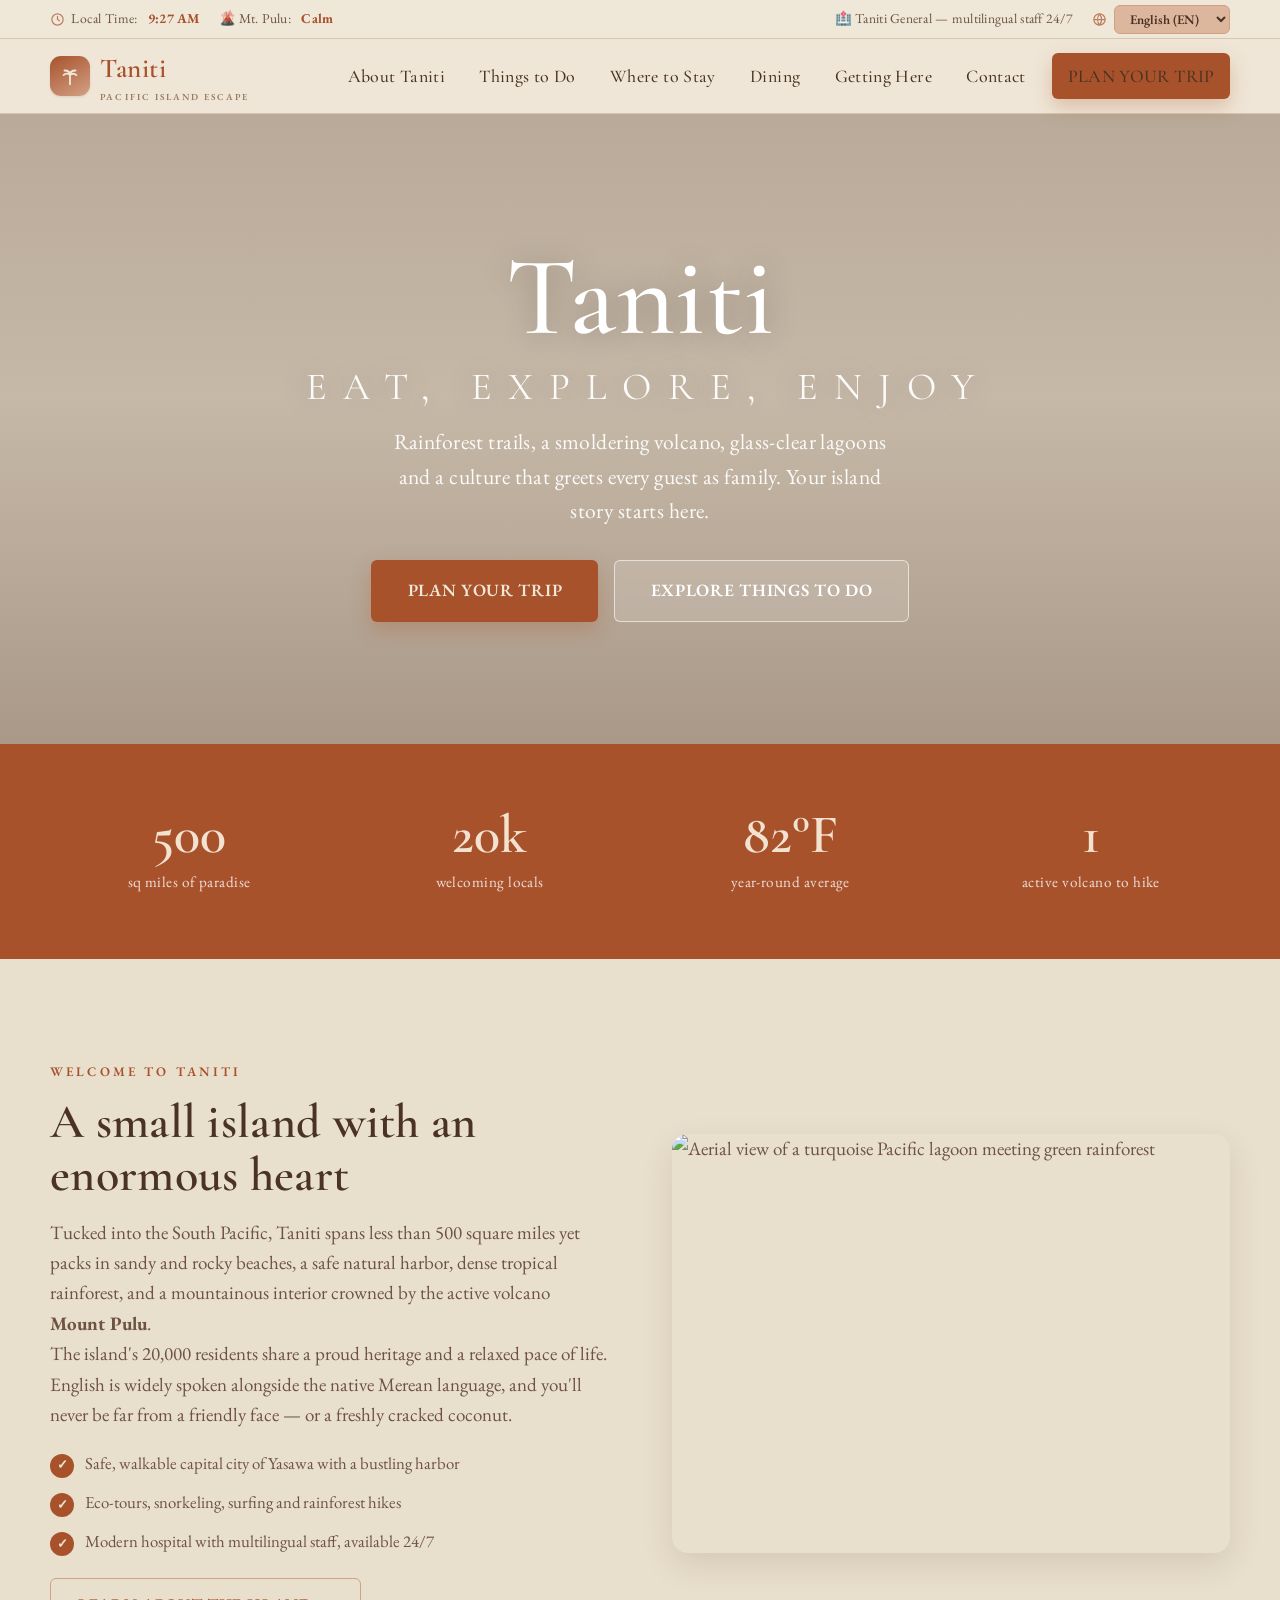
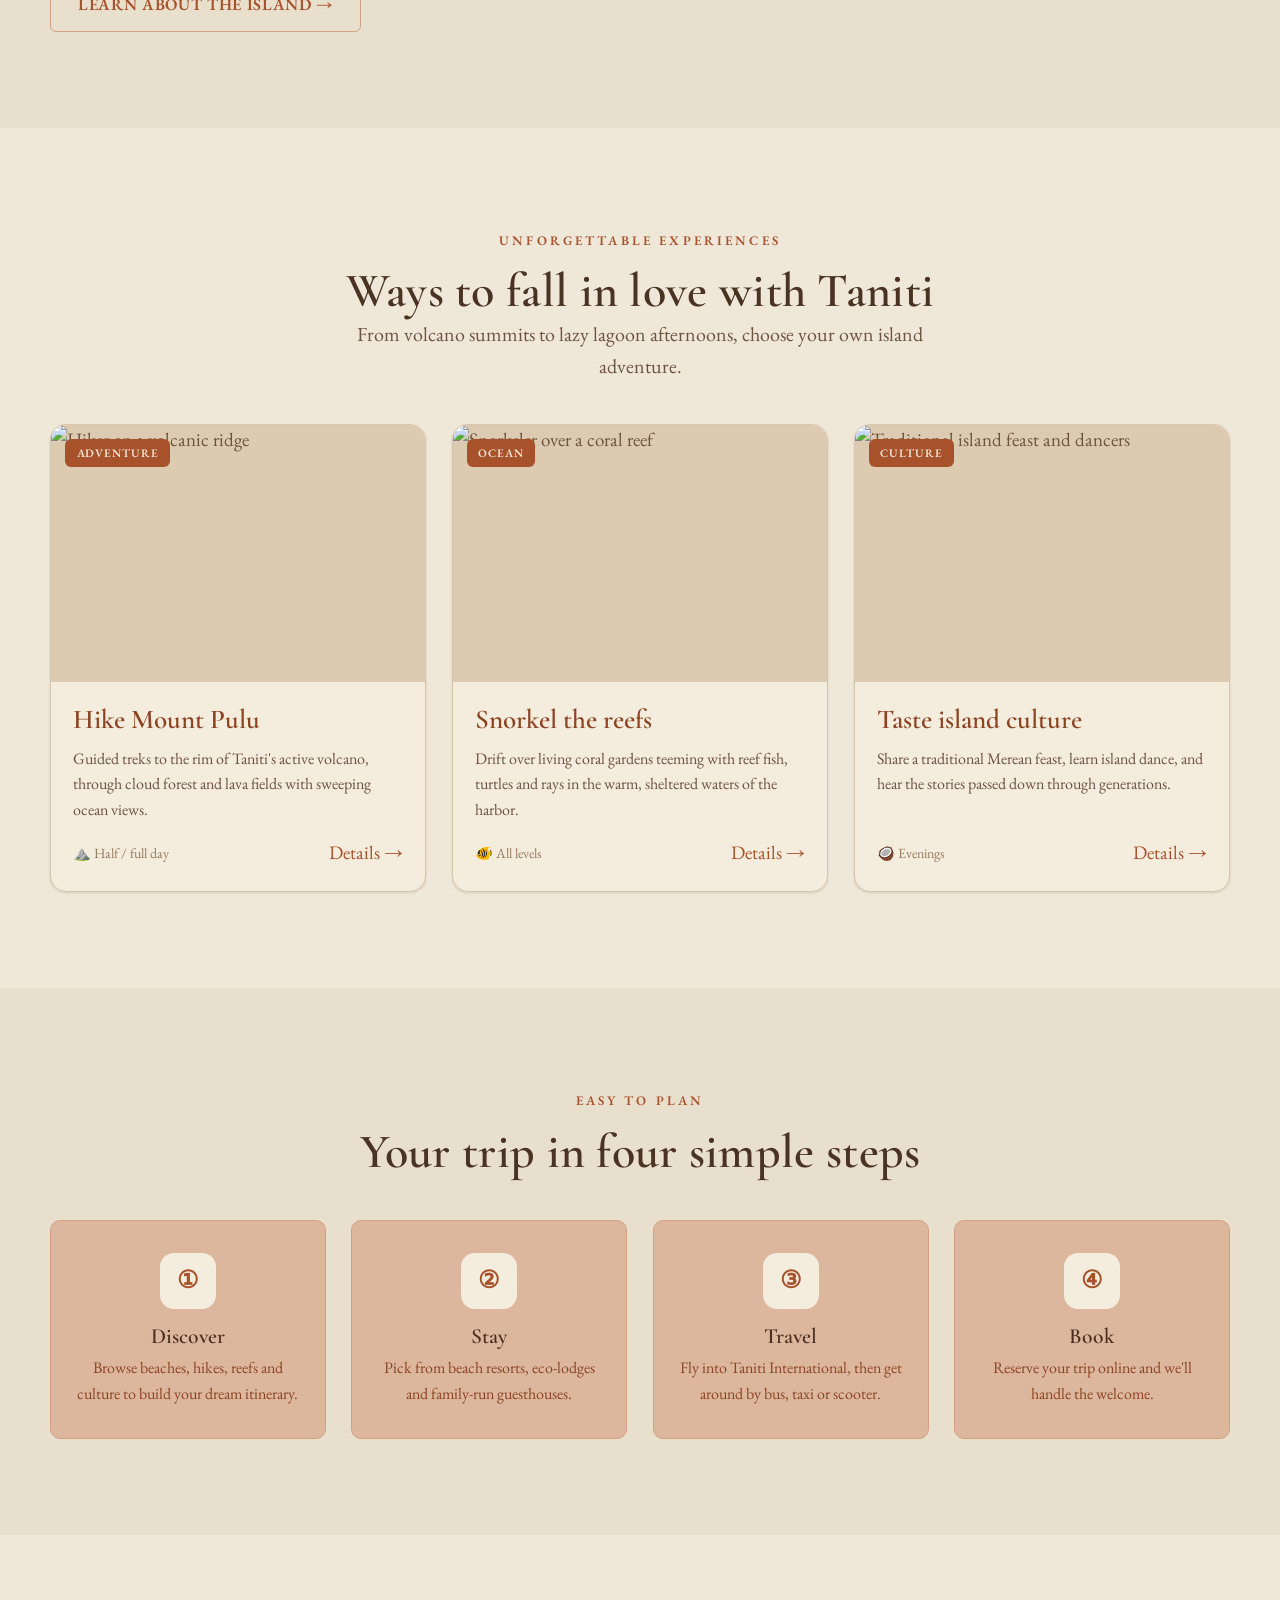
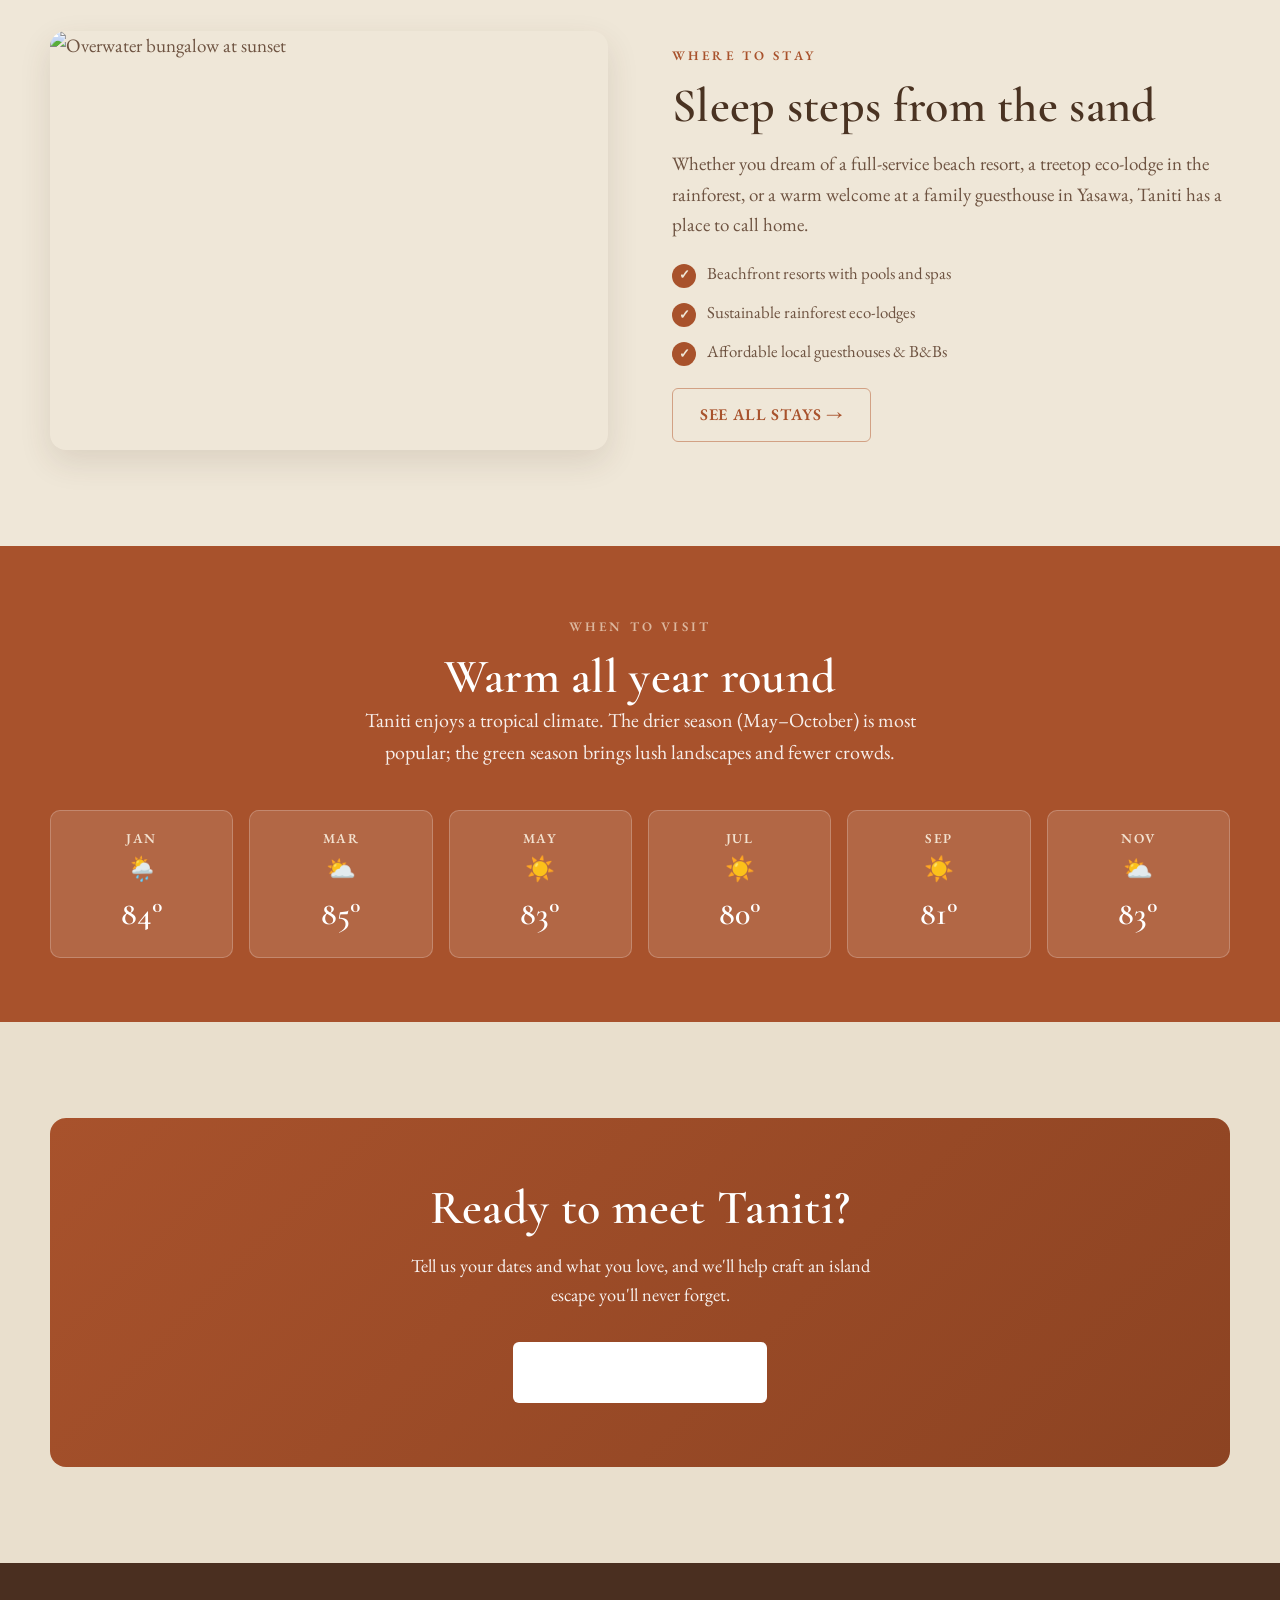
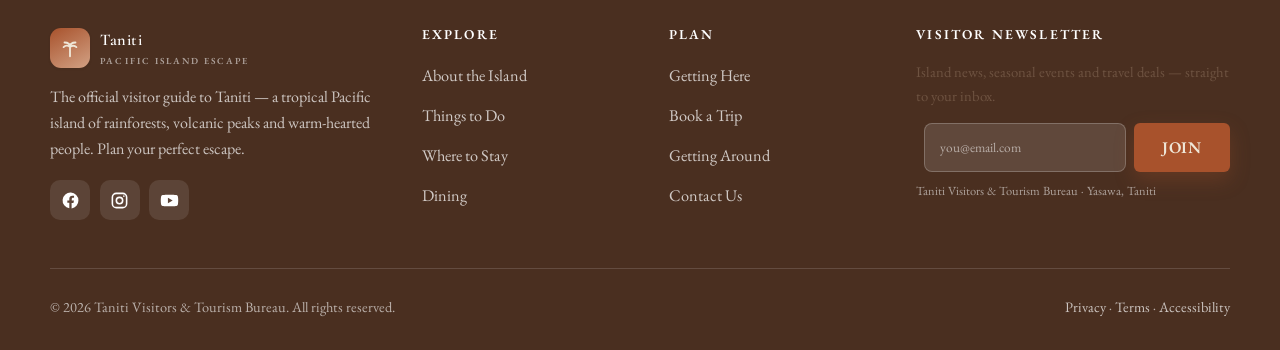
==== index.html @ bbfc815e "Build Visit Taniti tourism website Multi-page tourism site for the island of Taniti with live clock," ====
<!DOCTYPE html>
<html lang="en">
<head>
  <meta charset="UTF-8" />
  <meta name="viewport" content="width=device-width, initial-scale=1.0" />
  <title>Visit Taniti — Your Tropical Pacific Island Escape</title>
  <meta name="description" content="Discover Taniti: lush rainforests, a volcanic peak, pristine beaches and warm island culture. Plan activities, find places to stay, and book your perfect Pacific getaway." />
  <link rel="preconnect" href="https://fonts.googleapis.com" />
  <link rel="preconnect" href="https://fonts.gstatic.com" crossorigin />
  <link href="https://fonts.googleapis.com/css2?family=Inter:wght@400;500;600;700;800&family=Playfair+Display:wght@700;800;900&display=swap" rel="stylesheet" />
  <link rel="stylesheet" href="css/styles.css" />
  <link rel="icon" href="data:image/svg+xml,%3Csvg xmlns='http://www.w3.org/2000/svg' viewBox='0 0 100 100'%3E%3Crect width='100' height='100' rx='22' fill='%23138a9c'/%3E%3Ctext y='72' x='50' font-size='62' text-anchor='middle'%3E🌴%3C/text%3E%3C/svg%3E" />
</head>
<body data-page="index.html">
  <div id="site-header"></div>

  <!-- HERO -->
  <section class="hero">
    <div class="container hero-inner">
      <h1>Taniti<span class="hero-tagline">Eat, Explore, Enjoy</span></h1>
      <p>Rainforest trails, a smoldering volcano, glass-clear lagoons and a culture that greets every guest as family. Your island story starts here.</p>
      <div class="hero-actions">
        <a class="btn btn-primary btn-lg" href="plan.html">Plan Your Trip</a>
        <a class="btn btn-ghost btn-lg" href="activities.html">Explore Things to Do</a>
      </div>
    </div>
  </section>

  <!-- QUICK FACTS -->
  <section class="section--ocean section--tight">
    <div class="container">
      <div class="stats">
        <div class="stat reveal"><div class="num">500</div><div class="lbl">sq miles of paradise</div></div>
        <div class="stat reveal"><div class="num">20k</div><div class="lbl">welcoming locals</div></div>
        <div class="stat reveal"><div class="num">82°F</div><div class="lbl">year-round average</div></div>
        <div class="stat reveal"><div class="num">1</div><div class="lbl">active volcano to hike</div></div>
      </div>
    </div>
  </section>

  <!-- INTRO SPLIT -->
  <section class="section">
    <div class="container split">
      <div class="split-body reveal">
        <span class="eyebrow">Welcome to Taniti</span>
        <h2>A small island with an enormous heart</h2>
        <p>Tucked into the South Pacific, Taniti spans less than 500 square miles yet packs in sandy and rocky beaches, a safe natural harbor, dense tropical rainforest, and a mountainous interior crowned by the active volcano <strong>Mount Pulu</strong>.</p>
        <p>The island's 20,000 residents share a proud heritage and a relaxed pace of life. English is widely spoken alongside the native Merean language, and you'll never be far from a friendly face — or a freshly cracked coconut.</p>
        <ul class="ticks">
          <li>Safe, walkable capital city of Yasawa with a bustling harbor</li>
          <li>Eco-tours, snorkeling, surfing and rainforest hikes</li>
          <li>Modern hospital with multilingual staff, available 24/7</li>
        </ul>
        <p style="margin-top:1.4rem"><a class="btn btn-outline" href="about.html">Learn about the island →</a></p>
      </div>
      <div class="split-media reveal">
        <img src="https://images.unsplash.com/photo-1559128010-7c1ad6e1b6a5?auto=format&fit=crop&w=1000&q=80" alt="Aerial view of a turquoise Pacific lagoon meeting green rainforest" loading="lazy" />
      </div>
    </div>
  </section>

  <!-- EXPERIENCES -->
  <section class="section section--sand">
    <div class="container">
      <div class="section-head center">
        <span class="eyebrow">Unforgettable experiences</span>
        <h2>Ways to fall in love with Taniti</h2>
        <p class="lead">From volcano summits to lazy lagoon afternoons, choose your own island adventure.</p>
      </div>
      <div class="grid grid-3">
        <article class="card reveal">
          <div class="card-media"><span class="card-tag">Adventure</span>
            <img src="https://images.unsplash.com/photo-1462332420958-a05d1e002413?auto=format&fit=crop&w=800&q=80" alt="Hiker on a volcanic ridge" loading="lazy" /></div>
          <div class="card-body">
            <h3>Hike Mount Pulu</h3>
            <p>Guided treks to the rim of Taniti's active volcano, through cloud forest and lava fields with sweeping ocean views.</p>
            <div class="card-foot"><span class="card-meta"><span>⛰️ Half / full day</span></span><a href="activities.html">Details →</a></div>
          </div>
        </article>
        <article class="card reveal">
          <div class="card-media"><span class="card-tag">Ocean</span>
            <img src="https://images.unsplash.com/photo-1544551763-46a013bb70d5?auto=format&fit=crop&w=800&q=80" alt="Snorkeler over a coral reef" loading="lazy" /></div>
          <div class="card-body">
            <h3>Snorkel the reefs</h3>
            <p>Drift over living coral gardens teeming with reef fish, turtles and rays in the warm, sheltered waters of the harbor.</p>
            <div class="card-foot"><span class="card-meta"><span>🐠 All levels</span></span><a href="activities.html">Details →</a></div>
          </div>
        </article>
        <article class="card reveal">
          <div class="card-media"><span class="card-tag">Culture</span>
            <img src="https://images.unsplash.com/photo-1528150177508-7cc0c36cda5c?auto=format&fit=crop&w=800&q=80" alt="Traditional island feast and dancers" loading="lazy" /></div>
          <div class="card-body">
            <h3>Taste island culture</h3>
            <p>Share a traditional Merean feast, learn island dance, and hear the stories passed down through generations.</p>
            <div class="card-foot"><span class="card-meta"><span>🥥 Evenings</span></span><a href="dining.html">Details →</a></div>
          </div>
        </article>
      </div>
    </div>
  </section>

  <!-- PLAN STEPS -->
  <section class="section">
    <div class="container">
      <div class="section-head center">
        <span class="eyebrow">Easy to plan</span>
        <h2>Your trip in four simple steps</h2>
      </div>
      <div class="grid grid-4">
        <div class="feature reveal"><div class="ic">①</div><h3>Discover</h3><p>Browse beaches, hikes, reefs and culture to build your dream itinerary.</p></div>
        <div class="feature reveal"><div class="ic">②</div><h3>Stay</h3><p>Pick from beach resorts, eco-lodges and family-run guesthouses.</p></div>
        <div class="feature reveal"><div class="ic">③</div><h3>Travel</h3><p>Fly into Taniti International, then get around by bus, taxi or scooter.</p></div>
        <div class="feature reveal"><div class="ic">④</div><h3>Book</h3><p>Reserve your trip online and we'll handle the welcome.</p></div>
      </div>
    </div>
  </section>

  <!-- STAY TEASER -->
  <section class="section section--sand">
    <div class="container split reverse">
      <div class="split-body reveal">
        <span class="eyebrow">Where to stay</span>
        <h2>Sleep steps from the sand</h2>
        <p>Whether you dream of a full-service beach resort, a treetop eco-lodge in the rainforest, or a warm welcome at a family guesthouse in Yasawa, Taniti has a place to call home.</p>
        <ul class="ticks">
          <li>Beachfront resorts with pools and spas</li>
          <li>Sustainable rainforest eco-lodges</li>
          <li>Affordable local guesthouses &amp; B&amp;Bs</li>
        </ul>
        <p style="margin-top:1.4rem"><a class="btn btn-outline" href="stay.html">See all stays →</a></p>
      </div>
      <div class="split-media reveal">
        <img src="https://images.unsplash.com/photo-1582610116397-edb318620f90?auto=format&fit=crop&w=1000&q=80" alt="Overwater bungalow at sunset" loading="lazy" />
      </div>
    </div>
  </section>

  <!-- WEATHER -->
  <section class="section--ocean section--tight">
    <div class="container">
      <div class="section-head center">
        <span class="eyebrow">When to visit</span>
        <h2>Warm all year round</h2>
        <p class="lead">Taniti enjoys a tropical climate. The drier season (May–October) is most popular; the green season brings lush landscapes and fewer crowds.</p>
      </div>
      <div class="weather-strip">
        <div class="weather-card reveal"><div class="mo">Jan</div><div class="ic">🌦️</div><div class="tmp">84°</div></div>
        <div class="weather-card reveal"><div class="mo">Mar</div><div class="ic">⛅</div><div class="tmp">85°</div></div>
        <div class="weather-card reveal"><div class="mo">May</div><div class="ic">☀️</div><div class="tmp">83°</div></div>
        <div class="weather-card reveal"><div class="mo">Jul</div><div class="ic">☀️</div><div class="tmp">80°</div></div>
        <div class="weather-card reveal"><div class="mo">Sep</div><div class="ic">☀️</div><div class="tmp">81°</div></div>
        <div class="weather-card reveal"><div class="mo">Nov</div><div class="ic">⛅</div><div class="tmp">83°</div></div>
      </div>
    </div>
  </section>

  <!-- CTA -->
  <section class="section">
    <div class="container">
      <div class="cta-band reveal">
        <h2>Ready to meet Taniti?</h2>
        <p>Tell us your dates and what you love, and we'll help craft an island escape you'll never forget.</p>
        <a class="btn btn-lg" style="background:#fff;color:var(--coral-dk)" href="plan.html">Start planning →</a>
      </div>
    </div>
  </section>

  <div id="site-footer"></div>
  <script src="js/main.js"></script>
</body>
</html>
---- css/styles.css ----
/* ==========================================================================
   Visit Taniti — Tourism Website
   Warm terracotta / clay / cream design system (serif)
   ========================================================================== */
@import url('https://fonts.googleapis.com/css2?family=Cormorant+Garamond:wght@400;500;600;700&family=EB+Garamond:ital,wght@0,400;0,500;0,600;1,400&display=swap');

:root {
  /* Palette — warm island earth tones */
  --cream:        #e9dfcd;   /* page background */
  --cream-2:      #efe7d8;   /* lighter panels, header, soft sections */
  --cream-3:      #f4ecdd;   /* card background */
  --sand:         #ece2cf;   /* sand section */
  --sand-dk:      #dccbb0;

  --clay:         #d2a184;   /* salmon buttons / accents */
  --clay-dk:      #c08e6f;
  --clay-lt:      #dcb79e;   /* clay cards / chips */

  --terracotta:   #a8522c;   /* dashboard sections, primary accent */
  --terracotta-dk:#8c4322;
  --terracotta-lt:#b96a40;

  --brown:        #4a2f20;   /* darkest — footer, summary */
  --ink:          #4a3322;   /* body heading text */
  --ink-soft:     #6e5341;   /* body copy */
  --muted:        #977a5e;   /* captions */
  --line:         #d8c6ac;   /* warm borders */
  --red:          #b23121;   /* legal / alerts */
  --green:        #5b7a4e;   /* success */

  --white:        #ffffff;
  --bg:           var(--cream);

  --shadow-sm: 0 1px 3px rgba(74,47,32,.08), 0 1px 2px rgba(74,47,32,.06);
  --shadow:    0 12px 32px rgba(74,47,32,.12);
  --shadow-lg: 0 24px 60px rgba(74,47,32,.20);

  --radius:    10px;
  --radius-lg: 16px;
  --radius-pill: 6px;        /* the reference uses gently-rounded rectangles */

  --maxw: 1180px;

  --font-head: "Cormorant Garamond", Georgia, "Times New Roman", serif;
  --font-body: "EB Garamond", Georgia, "Times New Roman", serif;

  --ease: cubic-bezier(.22, 1, .36, 1);
}

/* ---------- Reset ---------- */
*, *::before, *::after { box-sizing: border-box; }
* { margin: 0; }
html { scroll-behavior: smooth; -webkit-text-size-adjust: 100%; }
body {
  font-family: var(--font-body);
  color: var(--ink-soft);
  background: var(--bg);
  line-height: 1.6;
  font-size: 19px;
  -webkit-font-smoothing: antialiased;
  text-rendering: optimizeLegibility;
}
img { max-width: 100%; display: block; }
a { color: var(--terracotta); text-decoration: none; }
button { font-family: inherit; cursor: pointer; }
:focus-visible { outline: 3px solid var(--clay); outline-offset: 2px; border-radius: 4px; }

h1, h2, h3, h4 { font-family: var(--font-head); line-height: 1.1; color: var(--ink); font-weight: 600; }
h1 { font-size: clamp(2.6rem, 6vw, 5rem); letter-spacing: .5px; font-weight: 500; }
h2 { font-size: clamp(2rem, 4vw, 3rem); letter-spacing: .3px; }
h3 { font-size: clamp(1.35rem, 2.2vw, 1.7rem); }
p  { color: var(--ink-soft); }

/* ---------- Layout helpers ---------- */
.container { width: min(100% - 2.4rem, var(--maxw)); margin-inline: auto; }
.section { padding: clamp(3.5rem, 8vw, 6rem) 0; }
.section--tight { padding: clamp(2.5rem, 5vw, 4rem) 0; }
.section--sand { background: var(--cream-2); }
.section--ocean { background: var(--terracotta); color: var(--cream-2); }
.section--ocean h2, .section--ocean h3 { color: #fff; }
.section--ocean p { color: rgba(255,255,255,.86); }

.eyebrow {
  display: inline-block;
  font-family: var(--font-body);
  font-weight: 600;
  font-size: .82rem;
  letter-spacing: .24em;
  text-transform: uppercase;
  color: var(--terracotta);
  margin-bottom: .9rem;
}
.section--ocean .eyebrow { color: var(--clay-lt); }
.lead { font-size: 1.25rem; color: var(--ink-soft); max-width: 62ch; }
.section--ocean .lead { color: rgba(255,255,255,.9); }
.center { text-align: center; }
.center .lead { margin-inline: auto; }
.section-head { max-width: 66ch; margin-bottom: 2.6rem; }
.section-head.center { margin-inline: auto; }

/* ---------- Buttons ---------- */
.btn {
  display: inline-flex; align-items: center; gap: .5rem;
  font-family: var(--font-body);
  font-weight: 600; font-size: 1.02rem; letter-spacing: .04em;
  padding: .8rem 1.7rem;
  border-radius: var(--radius-pill);
  border: 1.5px solid transparent;
  transition: transform .25s var(--ease), box-shadow .25s var(--ease), background .25s, color .25s;
  white-space: nowrap; text-transform: uppercase;
}
.btn:hover { transform: translateY(-2px); }
.btn-primary { background: var(--terracotta); color: var(--cream-2); box-shadow: 0 8px 20px rgba(168,82,44,.28); }
.btn-primary:hover { background: var(--terracotta-dk); }
.btn-ocean { background: var(--clay); color: var(--brown); box-shadow: 0 8px 20px rgba(210,161,132,.4); }
.btn-ocean:hover { background: var(--clay-dk); }
.btn-ghost { background: rgba(255,255,255,.14); color: #fff; border-color: rgba(255,255,255,.6); backdrop-filter: blur(4px); }
.btn-ghost:hover { background: rgba(255,255,255,.24); }
.btn-outline { background: transparent; color: var(--terracotta); border-color: var(--clay); }
.btn-outline:hover { background: var(--clay-lt); color: var(--brown); }
.btn-lg { padding: 1rem 2.2rem; font-size: 1.08rem; }
.btn-block { width: 100%; justify-content: center; }

/* ==========================================================================
   Header / Navigation
   ========================================================================== */
.utility-bar {
  background: var(--cream-2);
  color: var(--ink-soft);
  font-size: .85rem; letter-spacing: .02em;
  border-bottom: 1px solid var(--line);
}
.utility-bar .container {
  display: flex; align-items: center; gap: 1.2rem;
  min-height: 38px; flex-wrap: wrap;
}
.utility-bar strong { color: var(--terracotta); font-weight: 700; }
.utility-item { display: inline-flex; align-items: center; gap: .4rem; }
.utility-item svg { width: 15px; height: 15px; opacity: .7; color: var(--terracotta); }
.utility-spacer { margin-left: auto; }
.lang-select {
  background: var(--clay-lt);
  color: var(--brown); border: 1px solid var(--clay);
  border-radius: var(--radius-pill);
  padding: .25rem .7rem; font-size: .82rem; font-family: var(--font-body); font-weight: 600;
  cursor: pointer;
}
.lang-select:hover { background: var(--clay); }

.site-header {
  position: sticky; top: 0; z-index: 100;
  background: rgba(239,231,216,.92);
  backdrop-filter: saturate(140%) blur(12px);
  -webkit-backdrop-filter: saturate(140%) blur(12px);
  border-bottom: 1px solid var(--line);
  transition: box-shadow .3s;
}
.site-header.scrolled { box-shadow: var(--shadow-sm); }
.nav { display: flex; align-items: center; justify-content: space-between; min-height: 74px; gap: 1rem; }
.brand { display: inline-flex; align-items: center; gap: .65rem; font-family: var(--font-head); font-weight: 600; font-size: 1.7rem; color: var(--terracotta); letter-spacing: .5px; }
.brand .mark {
  width: 40px; height: 40px; border-radius: 11px;
  background: linear-gradient(150deg, var(--terracotta), var(--clay));
  display: grid; place-items: center; color: var(--cream-2); flex: none;
  box-shadow: var(--shadow-sm);
}
.brand .mark svg { width: 22px; height: 22px; }
.brand small { display: block; font-family: var(--font-body); font-weight: 600; font-size: .58rem; letter-spacing: .22em; text-transform: uppercase; color: var(--muted); }

.nav-links { display: flex; align-items: center; gap: .35rem; list-style: none; padding: 0; }
.nav-links a {
  display: inline-block; padding: .5rem .9rem; border-radius: var(--radius-pill);
  color: var(--ink); font-weight: 500; font-size: 1.12rem; font-family: var(--font-head);
  letter-spacing: .02em;
  transition: background .2s, color .2s;
}
.nav-links a:hover { background: var(--clay-lt); color: var(--terracotta-dk); }
.nav-links a.active { color: var(--terracotta); background: var(--clay-lt); }
.nav-cta { margin-left: .4rem; }

.nav-toggle {
  display: none; background: none; border: none; padding: .4rem;
  width: 44px; height: 44px; border-radius: 10px;
}
.nav-toggle span { display: block; width: 24px; height: 2px; background: var(--brown); margin: 5px auto; transition: .3s var(--ease); }
.nav-toggle[aria-expanded="true"] span:nth-child(1) { transform: translateY(7px) rotate(45deg); }
.nav-toggle[aria-expanded="true"] span:nth-child(2) { opacity: 0; }
.nav-toggle[aria-expanded="true"] span:nth-child(3) { transform: translateY(-7px) rotate(-45deg); }

/* ==========================================================================
   Hero
   ========================================================================== */
.hero {
  position: relative; color: #fff; isolation: isolate;
  display: grid; align-items: center; text-align: center;
  min-height: clamp(480px, 70vh, 660px);
  padding: 5rem 0;
}
.hero::before {
  content: ""; position: absolute; inset: 0; z-index: -2;
  background-image: url("https://images.unsplash.com/photo-1505228395891-9a51e7e86bf6?auto=format&fit=crop&w=2000&q=80");
  background-size: cover; background-position: center;
}
.hero::after {
  content: ""; position: absolute; inset: 0; z-index: -1;
  background: linear-gradient(180deg, rgba(74,47,32,.30) 0%, rgba(74,47,32,.22) 45%, rgba(74,47,32,.40) 100%);
}
.hero-inner { max-width: 760px; margin-inline: auto; }
.hero h1 { color: #fff; text-shadow: 0 2px 30px rgba(0,0,0,.28); font-size: clamp(3.4rem, 9vw, 7rem); font-weight: 500; }
.hero p { color: rgba(255,255,255,.94); font-size: 1.35rem; margin: 1rem auto 2rem; max-width: 52ch; letter-spacing: .02em; }
.hero-actions { display: flex; gap: 1rem; flex-wrap: wrap; justify-content: center; }
.hero-badge {
  display: inline-flex; align-items: center; gap: .5rem;
  background: rgba(255,255,255,.16); border: 1px solid rgba(255,255,255,.4);
  padding: .4rem 1.1rem; border-radius: var(--radius-pill);
  font-size: .9rem; font-weight: 600; margin-bottom: 1.4rem; backdrop-filter: blur(4px);
  letter-spacing: .14em; text-transform: uppercase;
}
.hero-tagline {
  display: block; font-family: var(--font-head); font-weight: 400;
  font-size: clamp(1.3rem, 3.5vw, 2.4rem); letter-spacing: .42em;
  text-transform: uppercase; margin-top: .4rem; text-indent: .42em;
  color: rgba(255,255,255,.95);
}
.page-hero {
  position: relative; color: #fff; isolation: isolate;
  padding: clamp(4rem, 12vw, 7rem) 0 clamp(3rem, 8vw, 5rem);
}
.page-hero::after {
  content: ""; position: absolute; inset: 0; z-index: -1;
  background: linear-gradient(160deg, rgba(74,47,32,.62), rgba(168,82,44,.55));
}
.page-hero h1 { color: #fff; }
.page-hero p { color: rgba(255,255,255,.92); max-width: 60ch; margin-top: .8rem; font-size: 1.22rem; }
.crumbs { font-size: .9rem; color: rgba(255,255,255,.78); margin-bottom: 1rem; letter-spacing: .05em; }
.crumbs a { color: rgba(255,255,255,.92); }

/* Per-page hero backgrounds */
.hero-about::before, .ph-about::before { background-image: url("https://images.unsplash.com/photo-1518509562904-e7ef99cdcc86?auto=format&fit=crop&w=2000&q=80"); }
.ph-activities::before { background-image: url("https://images.unsplash.com/photo-1530866495561-507c9faab2ed?auto=format&fit=crop&w=2000&q=80"); }
.ph-stay::before { background-image: url("https://images.unsplash.com/photo-1571896349842-33c89424de2d?auto=format&fit=crop&w=2000&q=80"); }
.ph-dining::before { background-image: url("https://images.unsplash.com/photo-1414235077428-338989a2e8c0?auto=format&fit=crop&w=2000&q=80"); }
.ph-travel::before { background-image: url("https://images.unsplash.com/photo-1436491865332-7a61a109cc05?auto=format&fit=crop&w=2000&q=80"); }
.ph-plan::before { background-image: url("https://images.unsplash.com/photo-1507525428034-b723cf961d3e?auto=format&fit=crop&w=2000&q=80"); }
.ph-contact::before { background-image: url("https://images.unsplash.com/photo-1559827260-dc66d52bef19?auto=format&fit=crop&w=2000&q=80"); }
.page-hero[class*="ph-"]::before {
  content: ""; position: absolute; inset: 0; z-index: -2;
  background-size: cover; background-position: center;
}

/* ==========================================================================
   Cards & grids
   ========================================================================== */
.grid { display: grid; gap: 1.6rem; }
.grid-2 { grid-template-columns: repeat(2, 1fr); }
.grid-3 { grid-template-columns: repeat(3, 1fr); }
.grid-4 { grid-template-columns: repeat(4, 1fr); }

.card {
  background: var(--cream-3); border: 1px solid var(--line); border-radius: var(--radius-lg);
  overflow: hidden; box-shadow: var(--shadow-sm);
  transition: transform .35s var(--ease), box-shadow .35s var(--ease);
  display: flex; flex-direction: column;
}
.card:hover { transform: translateY(-6px); box-shadow: var(--shadow); }
.card-media { aspect-ratio: 16/11; overflow: hidden; position: relative; background: var(--sand-dk); }
.card-media img { width: 100%; height: 100%; object-fit: cover; transition: transform .6s var(--ease); }
.card:hover .card-media img { transform: scale(1.06); }
.card-tag {
  position: absolute; top: .9rem; left: .9rem;
  background: var(--terracotta); color: var(--cream-2);
  font-size: .72rem; font-weight: 600; letter-spacing: .08em; text-transform: uppercase;
  padding: .3rem .7rem; border-radius: var(--radius-pill); font-family: var(--font-body);
}
.card-body { padding: 1.4rem; display: flex; flex-direction: column; gap: .6rem; flex: 1; }
.card-body h3 { margin-bottom: .1rem; color: var(--terracotta-dk); }
.card-body p { font-size: 1rem; flex: 1; }
.card-meta { display: flex; gap: 1rem; font-size: .88rem; color: var(--muted); flex-wrap: wrap; }
.card-meta span { display: inline-flex; align-items: center; gap: .3rem; }
.card-foot { display: flex; align-items: center; justify-content: space-between; margin-top: .4rem; }
.price { font-weight: 700; font-family: var(--font-head); color: var(--terracotta-dk); font-size: 1.4rem; }
.price small { font-family: var(--font-body); font-weight: 500; color: var(--muted); font-size: .78rem; }

/* Feature tiles — clay cards, centred (matches "Before You Go") */
.feature {
  background: var(--clay-lt); border: 1px solid var(--clay); border-radius: var(--radius);
  padding: 2rem 1.6rem; box-shadow: none; text-align: center; color: var(--brown);
  transition: transform .3s var(--ease), box-shadow .3s var(--ease);
}
.feature:hover { transform: translateY(-4px); box-shadow: var(--shadow); }
.feature .ic {
  width: 56px; height: 56px; border-radius: 14px; display: grid; place-items: center;
  background: var(--cream-3); color: var(--terracotta); margin: 0 auto 1rem;
  font-size: 1.5rem; font-family: var(--font-head); font-weight: 600;
}
.feature .ic svg { width: 26px; height: 26px; }
.feature h3 { font-size: 1.35rem; margin-bottom: .4rem; color: var(--brown); }
.feature p { font-size: 1rem; color: var(--terracotta-dk); }

/* Stats */
.stats { display: grid; grid-template-columns: repeat(4, 1fr); gap: 1.4rem; }
.stat { text-align: center; }
.stat .num { font-family: var(--font-head); font-size: clamp(2.4rem, 5vw, 3.4rem); font-weight: 600; color: #f3e2d0; line-height: 1; }
.stat .lbl { font-size: .95rem; color: rgba(255,255,255,.82); margin-top: .5rem; letter-spacing: .03em; }

/* Split media */
.split { display: grid; grid-template-columns: 1fr 1fr; gap: clamp(2rem, 5vw, 4rem); align-items: center; }
.split.reverse > :first-child { order: 2; }
.split-media img { border-radius: var(--radius-lg); box-shadow: var(--shadow); width: 100%; aspect-ratio: 4/3; object-fit: cover; }
.split-body h2 { margin-bottom: 1rem; }

/* Checklist */
.ticks { list-style: none; padding: 0; display: grid; gap: .7rem; margin-top: 1.2rem; }
.ticks li { display: flex; gap: .7rem; align-items: flex-start; color: var(--ink-soft); font-size: 1.05rem; }
.ticks li::before {
  content: "✓"; flex: none; width: 24px; height: 24px; border-radius: 50%;
  background: var(--terracotta); color: var(--cream-2); font-weight: 700; font-size: .8rem;
  display: grid; place-items: center; margin-top: 4px; font-family: var(--font-body);
}

/* Filter chips — clay rectangles */
.filters { display: flex; flex-wrap: wrap; gap: .6rem; margin-bottom: 2rem; }
.chip {
  border: 1.5px solid var(--clay); background: var(--clay-lt); color: var(--brown);
  padding: .55rem 1.3rem; border-radius: var(--radius-pill); font-weight: 600; font-size: 1rem;
  font-family: var(--font-body); letter-spacing: .02em;
  transition: all .2s;
}
.chip:hover { background: var(--clay); border-color: var(--clay-dk); }
.chip.active { background: var(--terracotta); color: var(--cream-2); border-color: var(--terracotta); }
.is-hidden { display: none !important; }
.no-results { text-align: center; color: var(--muted); padding: 2rem; grid-column: 1 / -1; }

/* ==========================================================================
   Forms
   ========================================================================== */
.form-card {
  background: var(--cream-3); border: 1px solid var(--line); border-radius: var(--radius-lg);
  padding: clamp(1.6rem, 4vw, 2.6rem); box-shadow: var(--shadow);
}
.form-grid { display: grid; gap: 1.2rem; grid-template-columns: 1fr 1fr; }
.field { display: flex; flex-direction: column; gap: .4rem; }
.field.col-2 { grid-column: span 2; }
.field label { font-weight: 600; font-size: 1rem; color: var(--ink); }
.field label .req { color: var(--red); }
.field input, .field select, .field textarea {
  font-family: var(--font-body); font-size: 1.02rem; color: var(--ink);
  padding: .75rem .9rem; border: 1.5px solid var(--line); border-radius: 8px;
  background: #fff; transition: border .2s, box-shadow .2s; width: 100%;
}
.field input:focus, .field select:focus, .field textarea:focus {
  outline: none; border-color: var(--clay); box-shadow: 0 0 0 3px rgba(210,161,132,.35);
}
.field textarea { resize: vertical; min-height: 120px; }
.field .err { color: var(--red); font-size: .85rem; min-height: 1.1em; }
.field.invalid input, .field.invalid select, .field.invalid textarea { border-color: var(--red); }
.hint { font-size: .85rem; color: var(--muted); }

.form-note {
  display: flex; gap: .6rem; align-items: flex-start; font-size: .9rem; color: var(--ink-soft);
  background: var(--cream-2); border-radius: 8px; padding: .8rem 1rem; margin-top: 1rem;
}
.form-success {
  background: #e7efe0; border: 1px solid #bcd3ad; color: #3c5730;
  border-radius: var(--radius); padding: 1.2rem 1.4rem; display: none; gap: .8rem; align-items: flex-start;
}
.form-success.show { display: flex; }
.form-success svg { flex: none; color: var(--green); }

/* Summary box for booking */
.summary {
  position: sticky; top: 96px;
  background: var(--terracotta); color: #fff; border-radius: var(--radius-lg); padding: 1.8rem;
}
.summary h3 { color: #fff; margin-bottom: 1rem; }
.summary-row { display: flex; justify-content: space-between; gap: 1rem; padding: .6rem 0; border-bottom: 1px solid rgba(255,255,255,.18); font-size: 1rem; }
.summary-row span:first-child { color: rgba(255,255,255,.78); }
.summary-total { display: flex; justify-content: space-between; padding-top: 1rem; margin-top: .4rem; font-size: 1.5rem; font-family: var(--font-head); font-weight: 700; }

/* ==========================================================================
   Misc components
   ========================================================================== */
.accordion { border: 1px solid var(--line); border-radius: var(--radius); overflow: hidden; background: var(--cream-3); }
.acc-item + .acc-item { border-top: 1px solid var(--line); }
.acc-head {
  width: 100%; text-align: left; background: none; border: none; padding: 1.2rem 1.4rem;
  font-weight: 600; font-size: 1.2rem; color: var(--ink); display: flex; justify-content: space-between; gap: 1rem; align-items: center;
  font-family: var(--font-head);
}
.acc-head .pm { flex: none; transition: transform .3s; color: var(--terracotta); font-size: 1.6rem; }
.acc-item.open .acc-head .pm { transform: rotate(45deg); }
.acc-panel { max-height: 0; overflow: hidden; transition: max-height .35s var(--ease); }
.acc-panel-inner { padding: 0 1.4rem 1.3rem; color: var(--ink-soft); }

.gallery { display: grid; grid-template-columns: repeat(4, 1fr); gap: 1rem; }
.gallery img { border-radius: var(--radius); aspect-ratio: 1; object-fit: cover; cursor: pointer; transition: transform .3s, filter .3s; }
.gallery img:hover { transform: scale(1.03); filter: brightness(1.05); }
.gallery .tall { grid-row: span 2; aspect-ratio: 1/2; }

.cta-band { background: linear-gradient(135deg, var(--terracotta), var(--terracotta-dk)); color: #fff; text-align: center; border-radius: var(--radius-lg); padding: clamp(2.5rem, 6vw, 4rem); }
.cta-band h2 { color: #fff; }
.cta-band p { color: rgba(255,255,255,.92); max-width: 52ch; margin: 1rem auto 2rem; font-size: 1.15rem; }

.info-list { list-style: none; padding: 0; display: grid; gap: 1rem; }
.info-list li { display: flex; gap: 1rem; align-items: flex-start; }
.info-list .ic { flex: none; width: 46px; height: 46px; border-radius: 12px; background: var(--clay-lt); color: var(--terracotta); display: grid; place-items: center; font-size: 1.3rem; }
.info-list .ic svg { width: 22px; height: 22px; }
.info-list strong { display: block; color: var(--ink); font-size: 1.08rem; }
.info-list span { font-size: .98rem; color: var(--muted); }

.map-embed { border: 0; width: 100%; height: 380px; border-radius: var(--radius-lg); box-shadow: var(--shadow); filter: sepia(.18) saturate(1.05); }

.weather-strip { display: flex; flex-wrap: wrap; gap: 1rem; }
.weather-card { flex: 1 1 120px; background: rgba(255,255,255,.12); border: 1px solid rgba(255,255,255,.22); border-radius: var(--radius); padding: 1.1rem; text-align: center; }
.weather-card .mo { font-weight: 600; font-size: .85rem; letter-spacing: .12em; text-transform: uppercase; color: #f3e2d0; }
.weather-card .tmp { font-family: var(--font-head); font-size: 2rem; font-weight: 600; color: #fff; }
.weather-card .ic { font-size: 1.5rem; }

/* Legal advisory / alert box */
.advisory {
  background: var(--cream-3); border: 1.5px solid var(--clay); border-left: 5px solid var(--red);
  border-radius: var(--radius); padding: 1.2rem 1.4rem; color: var(--red);
}
.advisory strong { font-family: var(--font-head); font-size: 1.3rem; display: block; margin-bottom: .3rem; letter-spacing: .03em; }
.advisory p { color: var(--red); font-size: .98rem; }

/* ==========================================================================
   Footer
   ========================================================================== */
.site-footer { background: var(--brown); color: rgba(255,255,255,.8); padding: 4rem 0 2rem; }
.footer-grid { display: grid; grid-template-columns: 1.6fr 1fr 1fr 1.4fr; gap: 2.5rem; margin-bottom: 3rem; }
.footer-grid h4 { color: #fff; font-family: var(--font-body); font-size: .85rem; letter-spacing: .16em; text-transform: uppercase; margin-bottom: 1.1rem; }
.footer-grid ul { list-style: none; padding: 0; display: grid; gap: .6rem; }
.footer-grid a { color: rgba(255,255,255,.74); font-size: 1.02rem; }
.footer-grid a:hover { color: var(--clay-lt); }
.footer-grid .brand { color: #fff; margin-bottom: 1rem; }
.footer-grid .brand small { color: rgba(255,255,255,.55); }
.footer-about p { font-size: 1rem; color: rgba(255,255,255,.72); }
.socials { display: flex; gap: .6rem; margin-top: 1.2rem; }
.socials a { width: 40px; height: 40px; border-radius: 10px; background: rgba(255,255,255,.1); display: grid; place-items: center; color: #fff; transition: background .2s; }
.socials a:hover { background: var(--terracotta); }
.socials svg { width: 19px; height: 19px; }
.newsletter { display: flex; gap: .5rem; margin-top: 1rem; }
.newsletter input { flex: 1; background: rgba(255,255,255,.12); border: 1px solid rgba(255,255,255,.22); color: #fff; padding: .7rem .9rem; border-radius: 8px; font-family: var(--font-body); }
.newsletter input::placeholder { color: rgba(255,255,255,.55); }
.footer-bottom { border-top: 1px solid rgba(255,255,255,.14); padding-top: 1.6rem; display: flex; justify-content: space-between; flex-wrap: wrap; gap: 1rem; font-size: .9rem; color: rgba(255,255,255,.62); }
.footer-bottom a { color: rgba(255,255,255,.72); }

/* ==========================================================================
   Toast
   ========================================================================== */
.toast {
  position: fixed; bottom: 24px; left: 50%; transform: translateX(-50%) translateY(120px);
  background: var(--brown); color: #fff; padding: .9rem 1.4rem; border-radius: var(--radius-pill);
  box-shadow: var(--shadow-lg); z-index: 1000; font-weight: 600; font-size: 1rem;
  display: flex; align-items: center; gap: .6rem; opacity: 0; transition: transform .4s var(--ease), opacity .4s;
  max-width: 90vw; font-family: var(--font-body);
}
.toast.show { transform: translateX(-50%) translateY(0); opacity: 1; }
.toast svg { color: var(--clay-lt); flex: none; }

/* ==========================================================================
   Reveal on scroll
   ========================================================================== */
.reveal { opacity: 0; transform: translateY(24px); transition: opacity .7s var(--ease), transform .7s var(--ease); }
.reveal.in { opacity: 1; transform: none; }

/* ==========================================================================
   Responsive
   ========================================================================== */
@media (max-width: 980px) {
  .grid-4 { grid-template-columns: repeat(2, 1fr); }
  .footer-grid { grid-template-columns: 1fr 1fr; }
  .gallery { grid-template-columns: repeat(2, 1fr); }
}
@media (max-width: 860px) {
  .nav-toggle { display: block; }
  .nav-links {
    position: fixed; inset: 0 0 0 auto; width: min(320px, 82vw);
    flex-direction: column; align-items: stretch; gap: .2rem;
    background: var(--cream-2); padding: 5.5rem 1.4rem 2rem; box-shadow: var(--shadow-lg);
    transform: translateX(100%); transition: transform .35s var(--ease); overflow-y: auto;
  }
  .nav-links.open { transform: none; }
  .nav-links a { padding: .9rem 1rem; font-size: 1.2rem; border-radius: 10px; }
  .nav-cta { margin: .6rem 0 0; }
  .nav-cta a { width: 100%; justify-content: center; }
  .nav-backdrop { position: fixed; inset: 0; background: rgba(74,47,32,.45); z-index: 90; opacity: 0; pointer-events: none; transition: opacity .3s; }
  .nav-backdrop.show { opacity: 1; pointer-events: auto; }
}
@media (max-width: 760px) {
  body { font-size: 17px; }
  .grid-2, .grid-3, .grid-4 { grid-template-columns: 1fr; }
  .stats { grid-template-columns: repeat(2, 1fr); }
  .split { grid-template-columns: 1fr; }
  .split.reverse > :first-child { order: 0; }
  .form-grid { grid-template-columns: 1fr; }
  .field.col-2 { grid-column: span 1; }
  .summary { position: static; }
  .utility-bar .container { font-size: .78rem; gap: .8rem; }
  .hide-sm { display: none; }
}
@media (prefers-reduced-motion: reduce) {
  *, *::before, *::after { animation-duration: .01ms !important; transition-duration: .01ms !important; scroll-behavior: auto; }
  .reveal { opacity: 1; transform: none; }
}
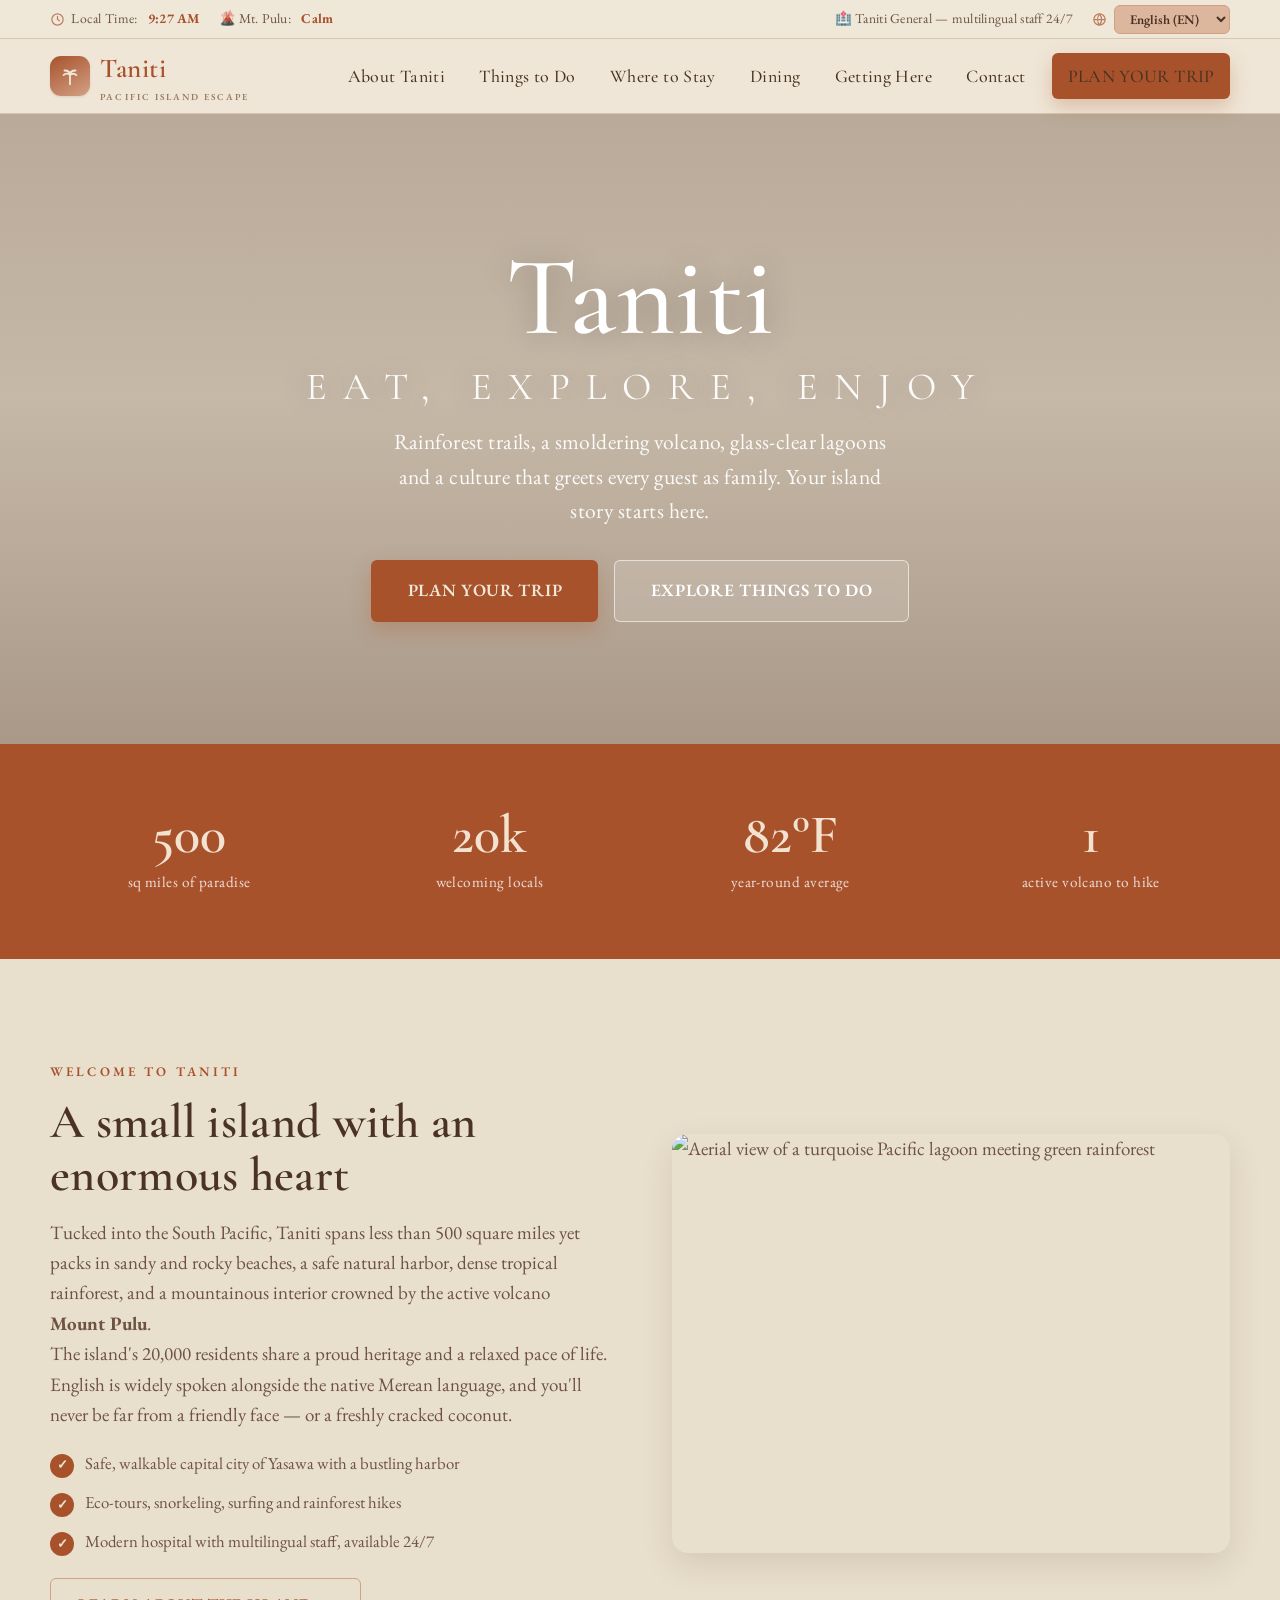
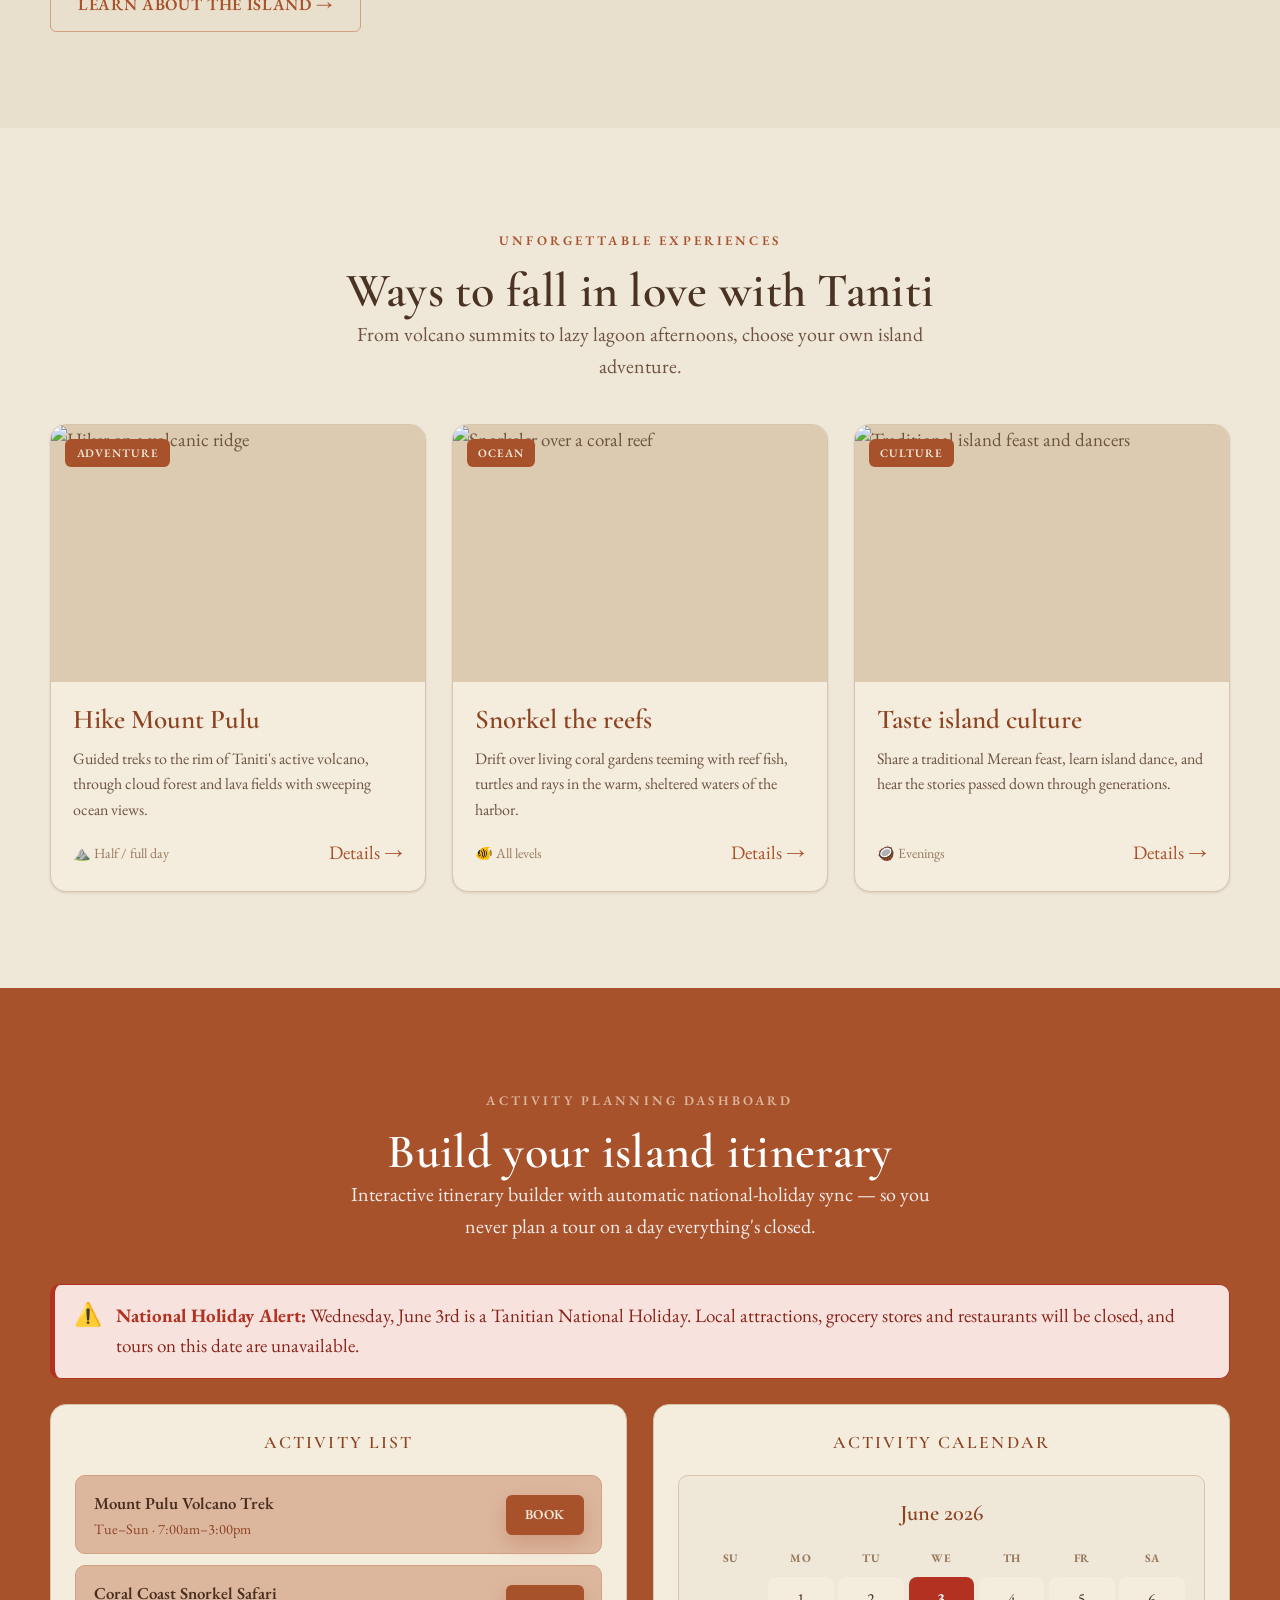
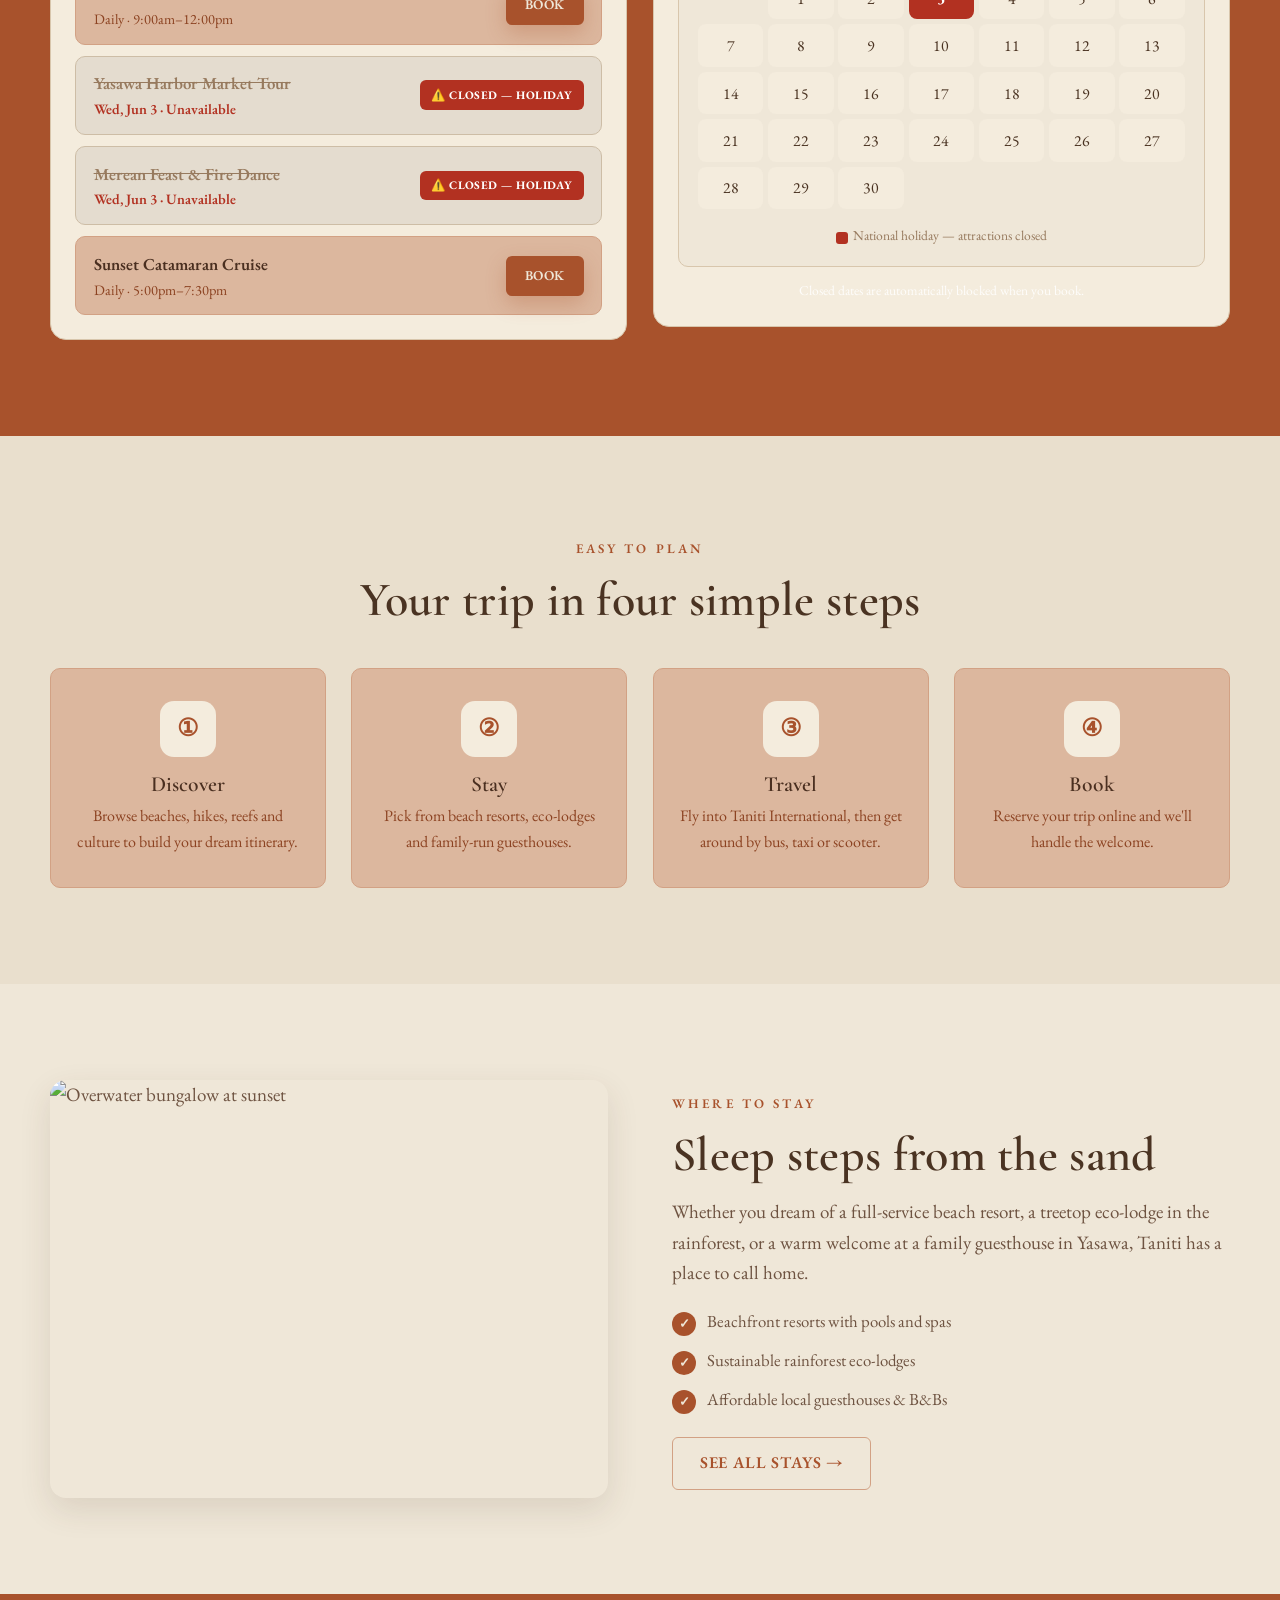
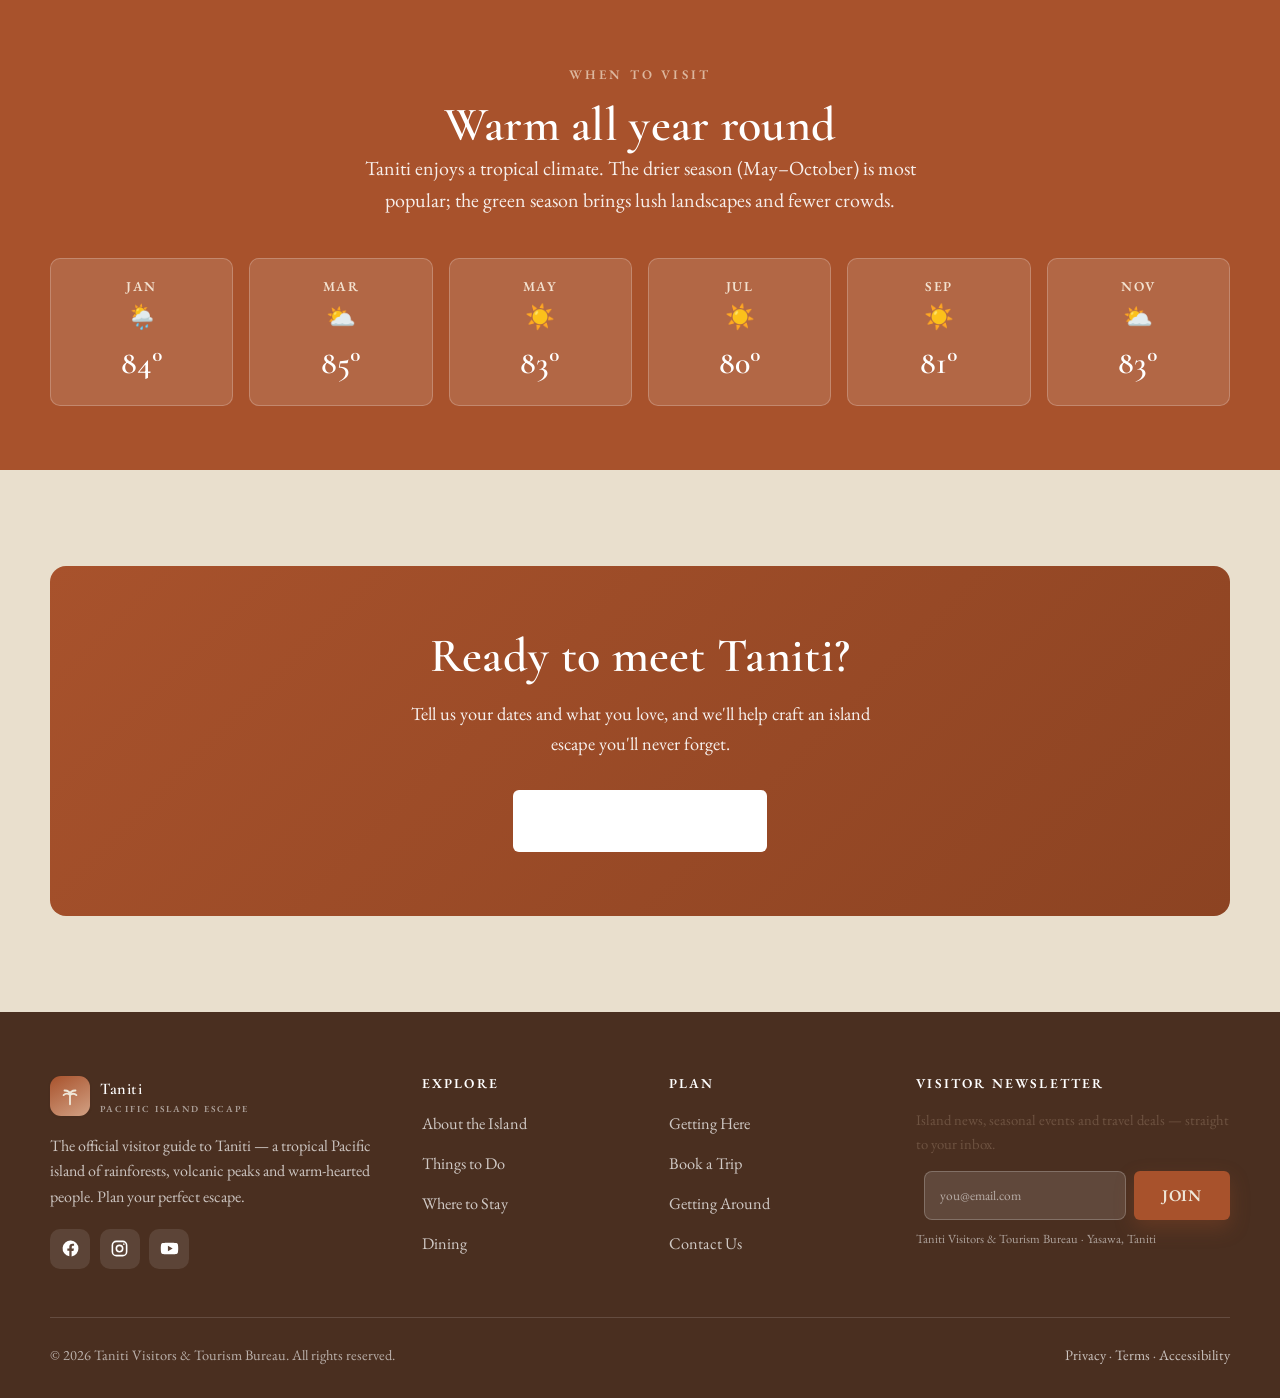
==== commit 1272af0b: "Incorporate Section D usability test feedback - Fix typos: 'Transportation Map' spelling + legal adv" ====
--- a/index.html
+++ b/index.html
@@ -99,6 +99,63 @@
     </div>
   </section>
 
+  <!-- ACTIVITY PLANNING DASHBOARD (added per Section D usability testing) -->
+  <section class="section section--ocean" id="planner">
+    <div class="container">
+      <div class="section-head center">
+        <span class="eyebrow">Activity Planning Dashboard</span>
+        <h2>Build your island itinerary</h2>
+        <p class="lead">Interactive itinerary builder with automatic national-holiday sync — so you never plan a tour on a day everything's closed.</p>
+      </div>
+
+      <!-- National Holiday Alert -->
+      <div class="alert-banner reveal" role="alert" style="margin-bottom:1.6rem">
+        <span class="ico">⚠️</span>
+        <span><strong>National Holiday Alert:</strong> Wednesday, June 3rd is a Tanitian National Holiday. Local attractions, grocery stores and restaurants will be closed, and tours on this date are unavailable.</span>
+      </div>
+
+      <div class="dashboard reveal" style="grid-template-columns:1fr 1fr">
+        <!-- Activity List with holiday-aware closed state -->
+        <div class="dash-panel">
+          <div class="dash-panel-title">Activity List</div>
+          <div class="activity-list">
+            <div class="activity-item">
+              <div><div class="name">Mount Pulu Volcano Trek</div><div class="time">Tue–Sun · 7:00am–3:00pm</div></div>
+              <a class="btn btn-primary" href="plan.html">Book</a>
+            </div>
+            <div class="activity-item">
+              <div><div class="name">Coral Coast Snorkel Safari</div><div class="time">Daily · 9:00am–12:00pm</div></div>
+              <a class="btn btn-primary" href="plan.html">Book</a>
+            </div>
+            <div class="activity-item closed">
+              <div><div class="name">Yasawa Harbor Market Tour</div><div class="time">Wed, Jun 3 · Unavailable</div></div>
+              <span class="closed-tag">⚠️ Closed — Holiday</span>
+            </div>
+            <div class="activity-item closed">
+              <div><div class="name">Merean Feast &amp; Fire Dance</div><div class="time">Wed, Jun 3 · Unavailable</div></div>
+              <span class="closed-tag">⚠️ Closed — Holiday</span>
+            </div>
+            <div class="activity-item">
+              <div><div class="name">Sunset Catamaran Cruise</div><div class="time">Daily · 5:00pm–7:30pm</div></div>
+              <a class="btn btn-primary" href="plan.html">Book</a>
+            </div>
+          </div>
+        </div>
+
+        <!-- Activity Calendar -->
+        <div class="dash-panel">
+          <div class="dash-panel-title">Activity Calendar</div>
+          <div class="calendar">
+            <div class="cal-head">June 2026</div>
+            <div class="cal-grid" id="calGrid"></div>
+            <div class="cal-legend"><span><span class="dot"></span>National holiday — attractions closed</span></div>
+          </div>
+          <p class="hint" style="text-align:center;margin-top:.8rem">Closed dates are automatically blocked when you book.</p>
+        </div>
+      </div>
+    </div>
+  </section>
+
   <!-- PLAN STEPS -->
   <section class="section">
     <div class="container">
@@ -167,5 +224,26 @@
 
   <div id="site-footer"></div>
   <script src="js/main.js"></script>
+  <script>
+    // Activity Calendar — June 2026, national holiday on the 3rd (per Section D usability testing)
+    window.tanitiPageInit = function () {
+      var grid = document.getElementById("calGrid");
+      if (!grid) return;
+      var dow = ["Su", "Mo", "Tu", "We", "Th", "Fr", "Sa"];
+      var html = dow.map(function (d) { return '<div class="cal-dow">' + d + "</div>"; }).join("");
+      var firstIdx = 1;          // June 1, 2026 falls on a Monday
+      var daysInMonth = 30;
+      var holiday = 3;           // Wed, Jun 3
+      for (var i = 0; i < firstIdx; i++) html += '<div class="cal-day empty"></div>';
+      for (var day = 1; day <= daysInMonth; day++) {
+        if (day === holiday) {
+          html += '<div class="cal-day holiday" title="National Holiday — attractions closed">' + day + "</div>";
+        } else {
+          html += '<div class="cal-day">' + day + "</div>";
+        }
+      }
+      grid.innerHTML = html;
+    };
+  </script>
 </body>
 </html>
--- a/css/styles.css
+++ b/css/styles.css
@@ -466,6 +466,87 @@
 .reveal.in { opacity: 1; transform: none; }
 
 /* ==========================================================================
+   Dashboards — added per Section D guerrilla usability testing
+   (Transportation Dashboard + Activity Planning Dashboard)
+   ========================================================================== */
+.dashboard { display: grid; grid-template-columns: 360px 1fr; gap: 1.6rem; align-items: start; }
+.dash-panel { background: var(--cream-3); border: 1px solid var(--line); border-radius: var(--radius-lg); padding: 1.5rem; }
+.dash-panel-title {
+  font-family: var(--font-head); text-transform: uppercase; letter-spacing: .12em;
+  font-size: 1.1rem; color: var(--terracotta-dk); text-align: center; font-weight: 600;
+  margin-bottom: 1.1rem;
+}
+
+/* Transit filter */
+.transit-filter { display: grid; gap: .6rem; margin-bottom: 1.3rem; }
+.transit-btn {
+  width: 100%; text-align: center; background: var(--clay-lt); border: 1.5px solid var(--clay);
+  color: var(--brown); padding: .8rem 1rem; border-radius: var(--radius-pill);
+  font-family: var(--font-body); font-weight: 600; font-size: 1.02rem; transition: all .2s;
+}
+.transit-btn:hover { background: var(--clay); }
+.transit-btn.active { background: var(--terracotta); color: var(--cream-2); border-color: var(--terracotta); }
+
+.transit-details { background: var(--terracotta); color: var(--cream-2); border-radius: var(--radius); padding: 1.4rem; text-align: center; }
+.transit-details h4 { color: #fff; font-family: var(--font-head); font-size: 1.4rem; margin-bottom: .3rem; }
+.transit-details > p { color: rgba(255,255,255,.9); margin-bottom: 1rem; font-size: .98rem; }
+.transit-details .row { display: flex; justify-content: space-between; gap: 1rem; padding: .5rem 0; border-bottom: 1px solid rgba(255,255,255,.2); font-size: .98rem; text-align: left; }
+.transit-details .row:last-child { border-bottom: 0; }
+.transit-details .row span { color: rgba(255,255,255,.78); }
+.transit-details .row strong { color: #fff; }
+
+/* Travel safety tips (filled empty-state per Tester 2) */
+.safety-tips { list-style: none; padding: 0; display: grid; gap: .85rem; }
+.safety-tips li { display: flex; gap: .7rem; align-items: flex-start; color: var(--ink-soft); font-size: 1.02rem; }
+.safety-tips li::before {
+  content: "🛡️"; flex: none; font-size: 1rem; line-height: 1.5;
+}
+
+/* National holiday alert banner (per Tester 3) */
+.alert-banner {
+  display: flex; gap: .85rem; align-items: flex-start;
+  background: #f7e2dd; border: 1.5px solid var(--red); border-left: 5px solid var(--red);
+  border-radius: var(--radius); padding: 1rem 1.2rem; color: #8a241a;
+}
+.alert-banner .ico { font-size: 1.4rem; line-height: 1.2; flex: none; }
+.alert-banner strong { color: var(--red); }
+.alert-banner.compact { font-size: .95rem; padding: .8rem 1rem; }
+
+/* Activity list with holiday-aware closed state */
+.activity-list { display: grid; gap: .7rem; }
+.activity-item {
+  display: flex; justify-content: space-between; align-items: center; gap: 1rem;
+  background: var(--clay-lt); border: 1.5px solid var(--clay); border-radius: var(--radius);
+  padding: .85rem 1.1rem;
+}
+.activity-item .name { font-weight: 600; color: var(--brown); font-size: 1.05rem; }
+.activity-item .time { font-size: .9rem; color: var(--terracotta-dk); }
+.activity-item .btn { padding: .5rem 1.1rem; font-size: .85rem; }
+.activity-item.closed { background: #e4dccf; border-color: #cdbda6; }
+.activity-item.closed .name { color: var(--muted); text-decoration: line-through; }
+.activity-item.closed .time { color: var(--red); font-weight: 600; }
+.closed-tag {
+  background: var(--red); color: #fff; font-size: .72rem; font-weight: 700;
+  text-transform: uppercase; letter-spacing: .04em; padding: .35rem .7rem;
+  border-radius: var(--radius-pill); display: inline-flex; gap: .3rem; align-items: center; white-space: nowrap;
+}
+
+/* Activity calendar */
+.calendar { background: var(--cream-2); border: 1px solid var(--line); border-radius: var(--radius); padding: 1.2rem; }
+.cal-head { text-align: center; font-family: var(--font-head); font-size: 1.4rem; color: var(--terracotta-dk); margin-bottom: .8rem; font-weight: 600; }
+.cal-grid { display: grid; grid-template-columns: repeat(7, 1fr); gap: .3rem; }
+.cal-dow { text-align: center; font-size: .72rem; font-weight: 700; text-transform: uppercase; color: var(--muted); padding: .3rem 0; font-family: var(--font-body); letter-spacing: .04em; }
+.cal-day { text-align: center; padding: .55rem 0; border-radius: 8px; font-size: .98rem; color: var(--ink); background: var(--cream-3); }
+.cal-day.empty { visibility: hidden; background: none; }
+.cal-day.holiday { background: var(--red); color: #fff; font-weight: 700; }
+.cal-legend { display: flex; gap: 1rem; justify-content: center; margin-top: 1rem; font-size: .85rem; color: var(--muted); flex-wrap: wrap; }
+.cal-legend .dot { width: 12px; height: 12px; border-radius: 3px; display: inline-block; background: var(--red); margin-right: .35rem; vertical-align: middle; }
+
+@media (max-width: 860px) {
+  .dashboard { grid-template-columns: 1fr; }
+}
+
+/* ==========================================================================
    Responsive
    ========================================================================== */
 @media (max-width: 980px) {
